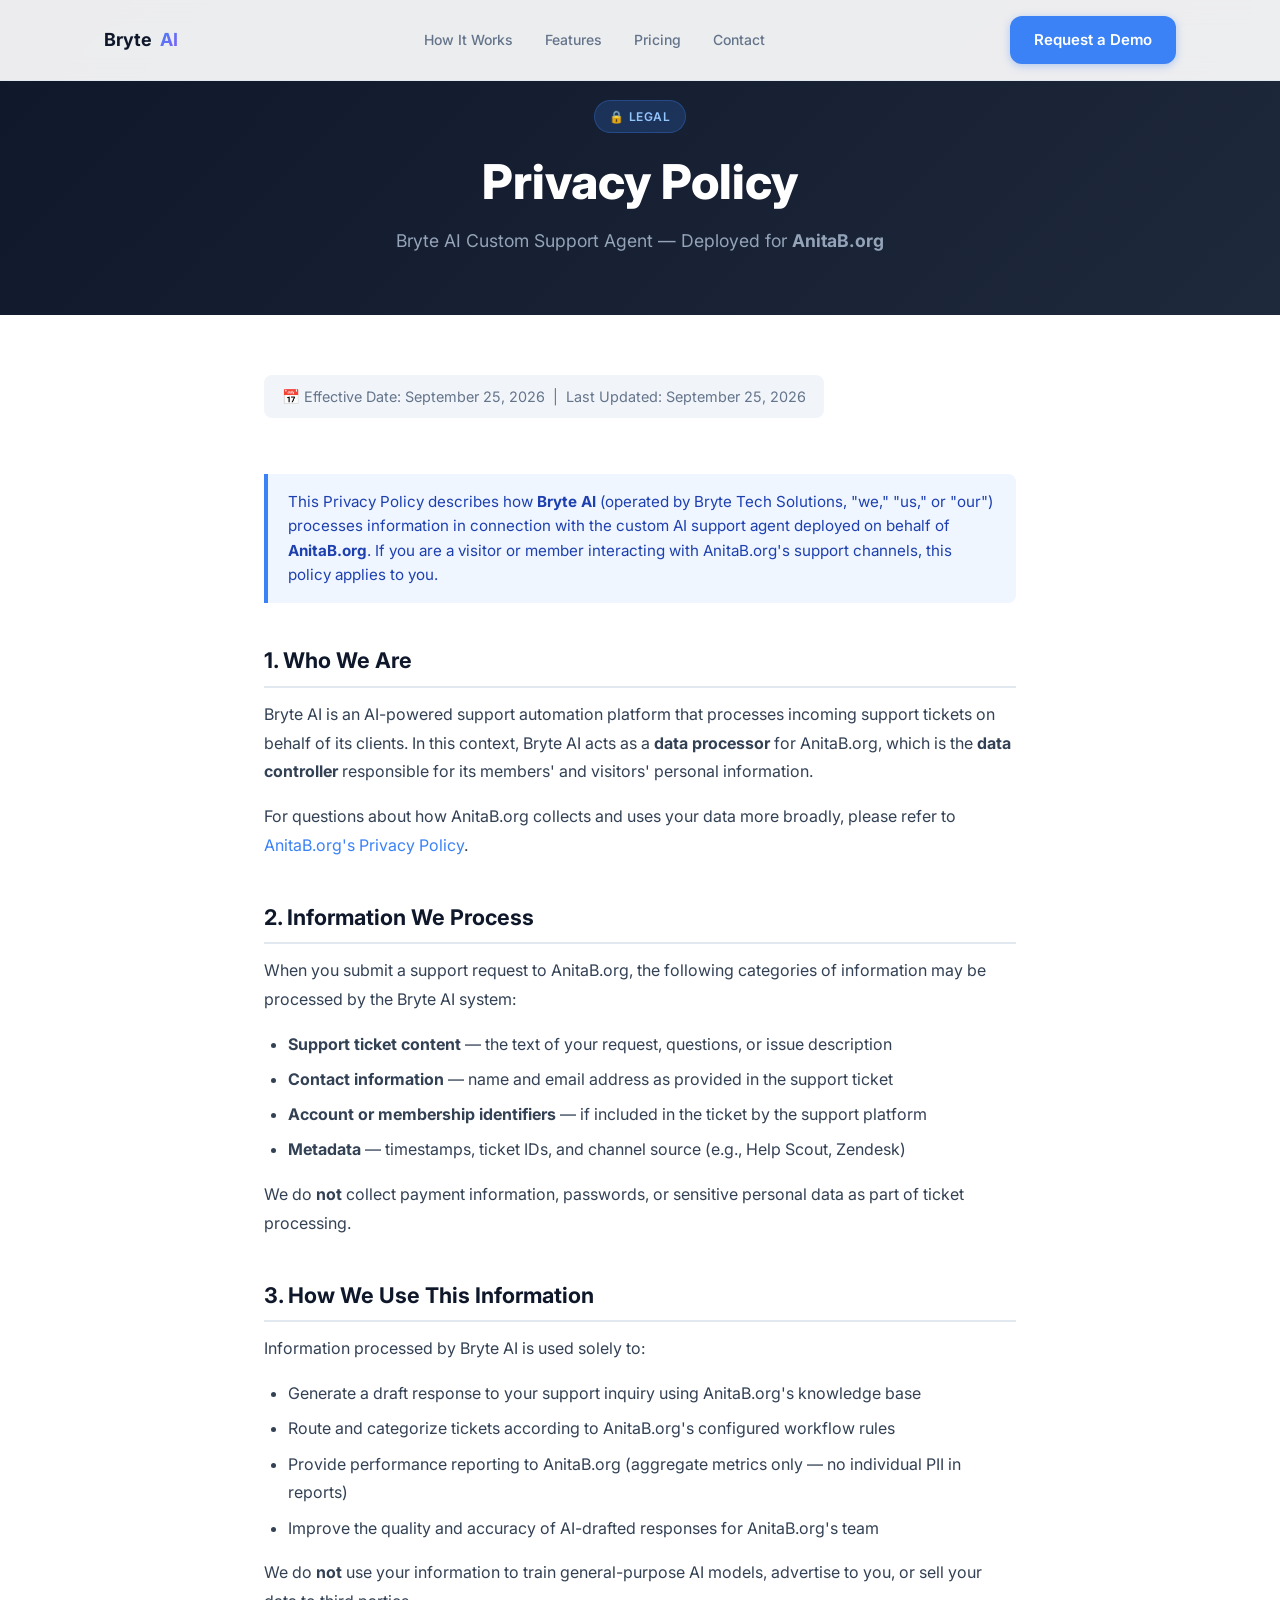
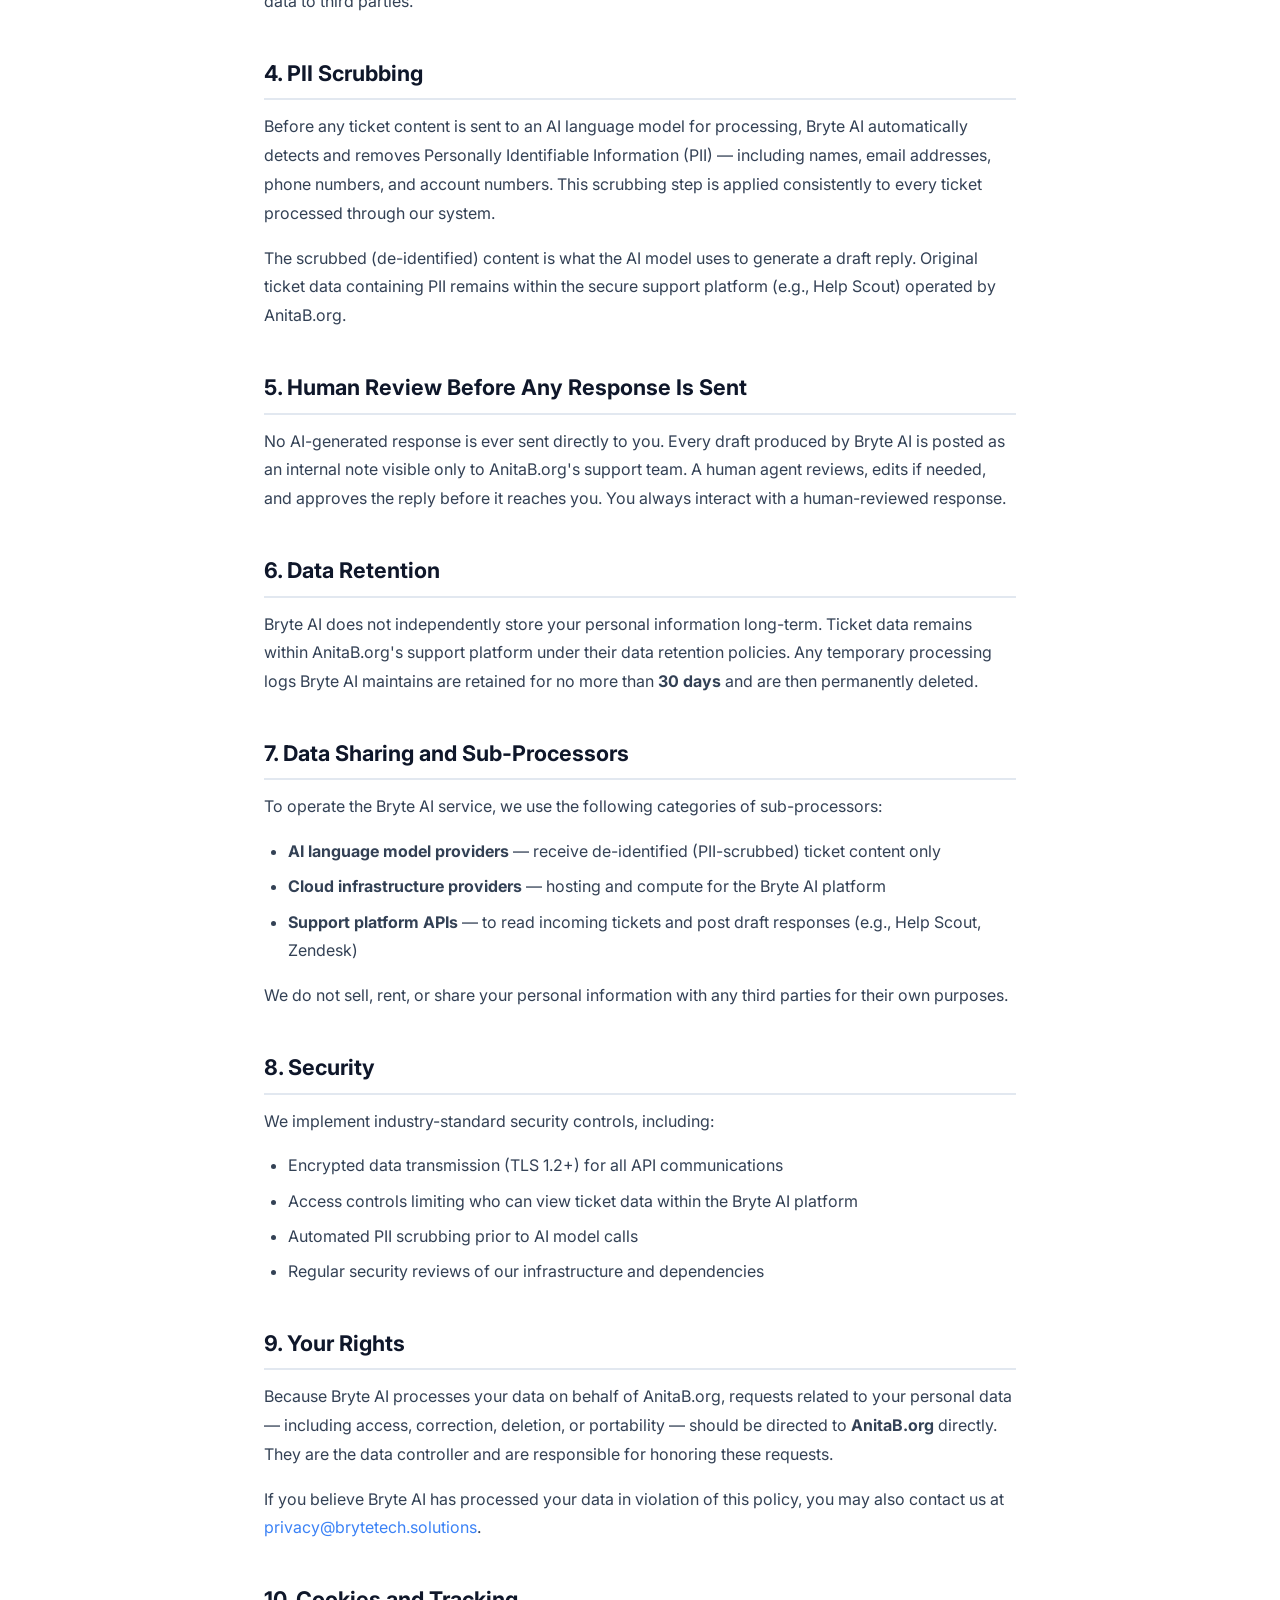
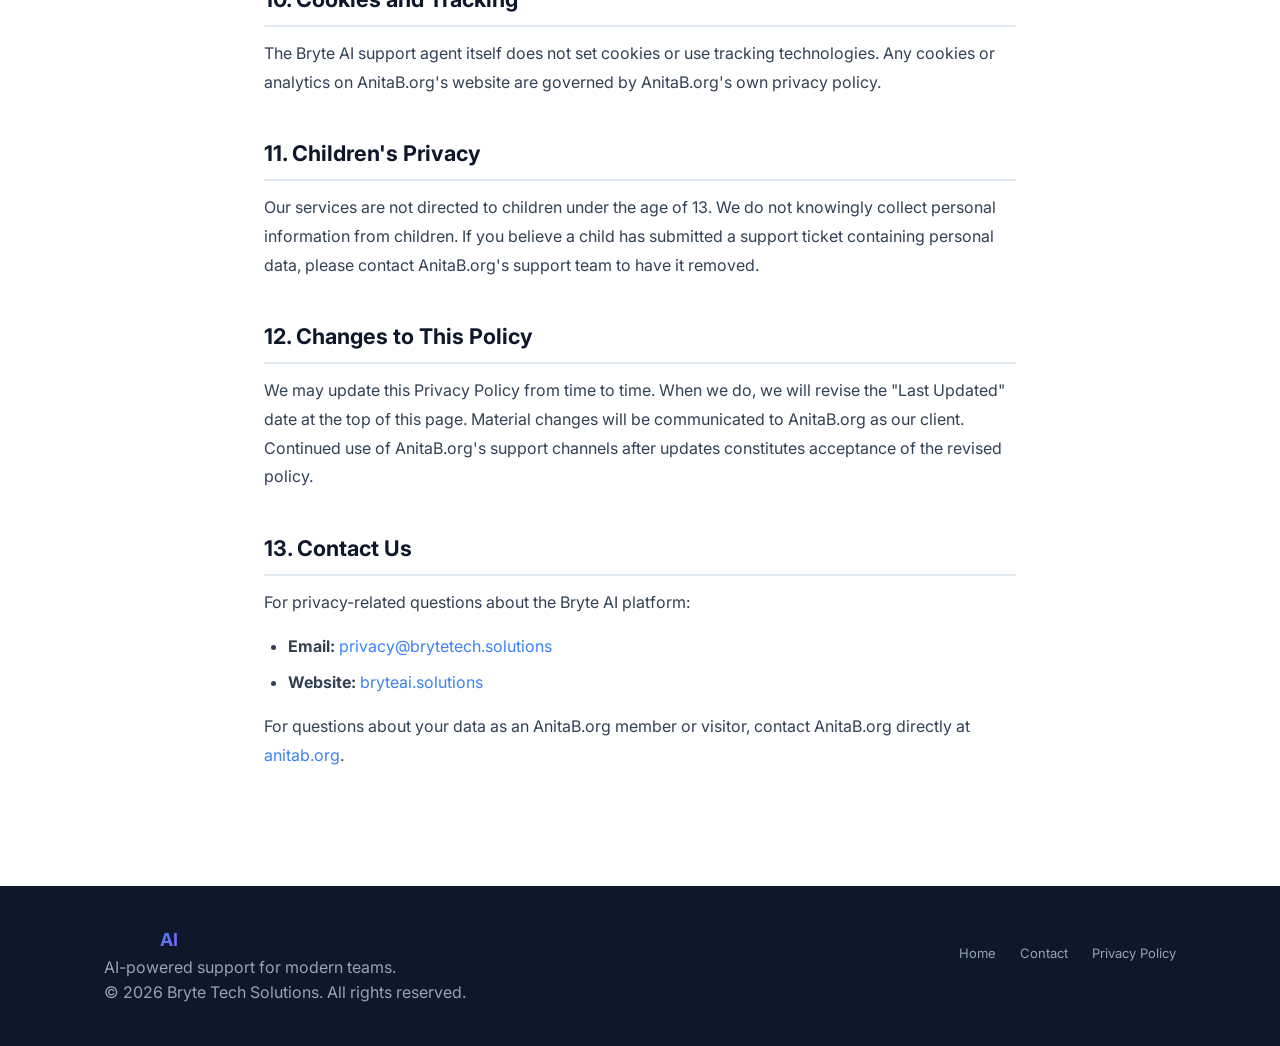
==== privacy.html @ 70c61d01 "Add privacy policy page for AnitaB.org AI support agent" ====
<!DOCTYPE html>
<html lang="en">
<head>
  <meta charset="UTF-8" />
  <meta name="viewport" content="width=device-width, initial-scale=1.0" />
  <title>Privacy Policy — Bryte AI for AnitaB.org</title>
  <meta name="description" content="Privacy Policy for the Bryte AI custom support agent deployed for AnitaB.org." />
  <link rel="preconnect" href="https://fonts.googleapis.com" />
  <link rel="preconnect" href="https://fonts.gstatic.com" crossorigin />
  <link href="https://fonts.googleapis.com/css2?family=Inter:wght@400;500;600;700;800&display=swap" rel="stylesheet" />
  <link rel="stylesheet" href="styles.css" />
  <style>
    .privacy-hero {
      padding: 100px 0 60px;
      background: linear-gradient(135deg, #0f172a 0%, #1e293b 100%);
      color: #fff;
      text-align: center;
    }
    .privacy-hero .badge {
      background: rgba(59,130,246,0.2);
      color: #93c5fd;
      border-color: rgba(59,130,246,0.3);
    }
    .privacy-hero h1 {
      font-size: clamp(2rem, 5vw, 3rem);
      font-weight: 800;
      margin-bottom: 1rem;
      line-height: 1.2;
    }
    .privacy-hero p {
      color: #94a3b8;
      font-size: 1.1rem;
      max-width: 640px;
      margin: 0 auto;
    }
    .privacy-body {
      max-width: 800px;
      margin: 0 auto;
      padding: 60px 24px 100px;
    }
    .privacy-body h2 {
      font-size: 1.35rem;
      font-weight: 700;
      color: #0f172a;
      margin: 2.5rem 0 0.75rem;
      padding-bottom: 0.5rem;
      border-bottom: 2px solid #e2e8f0;
    }
    .privacy-body h2:first-child { margin-top: 0; }
    .privacy-body p {
      color: #334155;
      line-height: 1.8;
      margin-bottom: 1rem;
    }
    .privacy-body ul {
      color: #334155;
      line-height: 1.8;
      padding-left: 1.5rem;
      margin-bottom: 1rem;
    }
    .privacy-body ul li { margin-bottom: 0.4rem; }
    .privacy-body a { color: #3b82f6; text-decoration: none; }
    .privacy-body a:hover { text-decoration: underline; }
    .effective-date {
      display: inline-block;
      background: #f1f5f9;
      border-radius: 8px;
      padding: 10px 18px;
      font-size: 0.9rem;
      color: #64748b;
      margin-bottom: 2rem;
    }
    .callout {
      background: #eff6ff;
      border-left: 4px solid #3b82f6;
      border-radius: 0 8px 8px 0;
      padding: 16px 20px;
      margin: 1.5rem 0;
      color: #1e40af;
      font-size: 0.95rem;
    }
  </style>
</head>
<body>

  <!-- NAV -->
  <nav>
    <div class="nav-inner">
      <a href="/" class="nav-logo">Bryte<span>AI</span></a>
      <ul class="nav-links">
        <li><a href="/#how-it-works">How It Works</a></li>
        <li><a href="/#features">Features</a></li>
        <li><a href="/#pricing">Pricing</a></li>
        <li><a href="/#contact">Contact</a></li>
      </ul>
      <div class="nav-cta">
        <a href="/#contact" class="btn btn-primary">Request a Demo</a>
      </div>
    </div>
  </nav>

  <!-- HERO -->
  <section class="privacy-hero">
    <div class="container">
      <div class="badge">🔒 Legal</div>
      <h1>Privacy Policy</h1>
      <p>Bryte AI Custom Support Agent — Deployed for <strong>AnitaB.org</strong></p>
    </div>
  </section>

  <!-- BODY -->
  <div class="privacy-body">
    <div class="effective-date">📅 Effective Date: September 25, 2026 &nbsp;|&nbsp; Last Updated: September 25, 2026</div>

    <div class="callout">
      This Privacy Policy describes how <strong>Bryte AI</strong> (operated by Bryte Tech Solutions, "we," "us," or "our") processes information in connection with the custom AI support agent deployed on behalf of <strong>AnitaB.org</strong>. If you are a visitor or member interacting with AnitaB.org's support channels, this policy applies to you.
    </div>

    <h2>1. Who We Are</h2>
    <p>Bryte AI is an AI-powered support automation platform that processes incoming support tickets on behalf of its clients. In this context, Bryte AI acts as a <strong>data processor</strong> for AnitaB.org, which is the <strong>data controller</strong> responsible for its members' and visitors' personal information.</p>
    <p>For questions about how AnitaB.org collects and uses your data more broadly, please refer to <a href="https://anitab.org" target="_blank" rel="noopener">AnitaB.org's Privacy Policy</a>.</p>

    <h2>2. Information We Process</h2>
    <p>When you submit a support request to AnitaB.org, the following categories of information may be processed by the Bryte AI system:</p>
    <ul>
      <li><strong>Support ticket content</strong> — the text of your request, questions, or issue description</li>
      <li><strong>Contact information</strong> — name and email address as provided in the support ticket</li>
      <li><strong>Account or membership identifiers</strong> — if included in the ticket by the support platform</li>
      <li><strong>Metadata</strong> — timestamps, ticket IDs, and channel source (e.g., Help Scout, Zendesk)</li>
    </ul>
    <p>We do <strong>not</strong> collect payment information, passwords, or sensitive personal data as part of ticket processing.</p>

    <h2>3. How We Use This Information</h2>
    <p>Information processed by Bryte AI is used solely to:</p>
    <ul>
      <li>Generate a draft response to your support inquiry using AnitaB.org's knowledge base</li>
      <li>Route and categorize tickets according to AnitaB.org's configured workflow rules</li>
      <li>Provide performance reporting to AnitaB.org (aggregate metrics only — no individual PII in reports)</li>
      <li>Improve the quality and accuracy of AI-drafted responses for AnitaB.org's team</li>
    </ul>
    <p>We do <strong>not</strong> use your information to train general-purpose AI models, advertise to you, or sell your data to third parties.</p>

    <h2>4. PII Scrubbing</h2>
    <p>Before any ticket content is sent to an AI language model for processing, Bryte AI automatically detects and removes Personally Identifiable Information (PII) — including names, email addresses, phone numbers, and account numbers. This scrubbing step is applied consistently to every ticket processed through our system.</p>
    <p>The scrubbed (de-identified) content is what the AI model uses to generate a draft reply. Original ticket data containing PII remains within the secure support platform (e.g., Help Scout) operated by AnitaB.org.</p>

    <h2>5. Human Review Before Any Response Is Sent</h2>
    <p>No AI-generated response is ever sent directly to you. Every draft produced by Bryte AI is posted as an internal note visible only to AnitaB.org's support team. A human agent reviews, edits if needed, and approves the reply before it reaches you. You always interact with a human-reviewed response.</p>

    <h2>6. Data Retention</h2>
    <p>Bryte AI does not independently store your personal information long-term. Ticket data remains within AnitaB.org's support platform under their data retention policies. Any temporary processing logs Bryte AI maintains are retained for no more than <strong>30 days</strong> and are then permanently deleted.</p>

    <h2>7. Data Sharing and Sub-Processors</h2>
    <p>To operate the Bryte AI service, we use the following categories of sub-processors:</p>
    <ul>
      <li><strong>AI language model providers</strong> — receive de-identified (PII-scrubbed) ticket content only</li>
      <li><strong>Cloud infrastructure providers</strong> — hosting and compute for the Bryte AI platform</li>
      <li><strong>Support platform APIs</strong> — to read incoming tickets and post draft responses (e.g., Help Scout, Zendesk)</li>
    </ul>
    <p>We do not sell, rent, or share your personal information with any third parties for their own purposes.</p>

    <h2>8. Security</h2>
    <p>We implement industry-standard security controls, including:</p>
    <ul>
      <li>Encrypted data transmission (TLS 1.2+) for all API communications</li>
      <li>Access controls limiting who can view ticket data within the Bryte AI platform</li>
      <li>Automated PII scrubbing prior to AI model calls</li>
      <li>Regular security reviews of our infrastructure and dependencies</li>
    </ul>

    <h2>9. Your Rights</h2>
    <p>Because Bryte AI processes your data on behalf of AnitaB.org, requests related to your personal data — including access, correction, deletion, or portability — should be directed to <strong>AnitaB.org</strong> directly. They are the data controller and are responsible for honoring these requests.</p>
    <p>If you believe Bryte AI has processed your data in violation of this policy, you may also contact us at <a href="mailto:privacy@brytetech.solutions">privacy@brytetech.solutions</a>.</p>

    <h2>10. Cookies and Tracking</h2>
    <p>The Bryte AI support agent itself does not set cookies or use tracking technologies. Any cookies or analytics on AnitaB.org's website are governed by AnitaB.org's own privacy policy.</p>

    <h2>11. Children's Privacy</h2>
    <p>Our services are not directed to children under the age of 13. We do not knowingly collect personal information from children. If you believe a child has submitted a support ticket containing personal data, please contact AnitaB.org's support team to have it removed.</p>

    <h2>12. Changes to This Policy</h2>
    <p>We may update this Privacy Policy from time to time. When we do, we will revise the "Last Updated" date at the top of this page. Material changes will be communicated to AnitaB.org as our client. Continued use of AnitaB.org's support channels after updates constitutes acceptance of the revised policy.</p>

    <h2>13. Contact Us</h2>
    <p>For privacy-related questions about the Bryte AI platform:</p>
    <ul>
      <li><strong>Email:</strong> <a href="mailto:privacy@brytetech.solutions">privacy@brytetech.solutions</a></li>
      <li><strong>Website:</strong> <a href="https://bryteai.solutions">bryteai.solutions</a></li>
    </ul>
    <p>For questions about your data as an AnitaB.org member or visitor, contact AnitaB.org directly at <a href="https://anitab.org" target="_blank" rel="noopener">anitab.org</a>.</p>
  </div>

  <!-- FOOTER -->
  <footer>
    <div class="container">
      <div class="footer-inner">
        <div class="footer-brand">
          <a href="/" class="nav-logo">Bryte<span>AI</span></a>
          <p>AI-powered support for modern teams.</p>
        </div>
        <div class="footer-links">
          <a href="/">Home</a>
          <a href="/#contact">Contact</a>
          <a href="/privacy.html">Privacy Policy</a>
        </div>
      </div>
      <div class="footer-bottom">
        <p>© 2026 Bryte Tech Solutions. All rights reserved.</p>
      </div>
    </div>
  </footer>

</body>
</html>
---- styles.css ----
/* ============================
   Bryte AI — Styles
   ============================ */

:root {
  --primary: #3b82f6;
  --primary-dark: #2563eb;
  --primary-glow: rgba(59, 130, 246, 0.15);
  --bg: #ffffff;
  --bg-alt: #f8fafc;
  --bg-dark: #0f172a;
  --bg-dark-card: #1e293b;
  --text: #0f172a;
  --text-muted: #64748b;
  --text-light: #94a3b8;
  --border: #e2e8f0;
  --border-dark: #334155;
  --radius: 12px;
  --radius-lg: 20px;
  --shadow: 0 1px 3px rgba(0,0,0,0.08), 0 8px 24px rgba(0,0,0,0.06);
  --shadow-lg: 0 4px 6px rgba(0,0,0,0.07), 0 20px 60px rgba(0,0,0,0.1);
}

*, *::before, *::after { box-sizing: border-box; margin: 0; padding: 0; }
html { scroll-behavior: smooth; }
body {
  font-family: 'Inter', -apple-system, BlinkMacSystemFont, sans-serif;
  color: var(--text);
  background: var(--bg);
  line-height: 1.6;
  font-size: 16px;
  -webkit-font-smoothing: antialiased;
}

/* ---- Utilities ---- */
.container { max-width: 1120px; margin: 0 auto; padding: 0 24px; }

.gradient-text {
  background: linear-gradient(135deg, #3b82f6 0%, #8b5cf6 100%);
  -webkit-background-clip: text;
  -webkit-text-fill-color: transparent;
  background-clip: text;
}

.badge {
  display: inline-flex;
  align-items: center;
  gap: 6px;
  padding: 6px 14px;
  border-radius: 100px;
  font-size: 12px;
  font-weight: 600;
  letter-spacing: 0.05em;
  text-transform: uppercase;
  background: var(--primary-glow);
  color: var(--primary);
  border: 1px solid rgba(59, 130, 246, 0.2);
  margin-bottom: 1.25rem;
}

/* ---- Buttons ---- */
.btn {
  display: inline-flex;
  align-items: center;
  gap: 8px;
  padding: 12px 24px;
  border-radius: var(--radius);
  font-size: 15px;
  font-weight: 600;
  text-decoration: none;
  cursor: pointer;
  border: none;
  transition: all 0.2s;
  white-space: nowrap;
}
.btn-primary {
  background: var(--primary);
  color: #fff;
  box-shadow: 0 2px 8px rgba(59,130,246,0.35);
}
.btn-primary:hover { background: var(--primary-dark); transform: translateY(-1px); box-shadow: 0 4px 16px rgba(59,130,246,0.4); }
.btn-outline {
  background: transparent;
  color: var(--primary);
  border: 1.5px solid var(--primary);
}
.btn-outline:hover { background: var(--primary-glow); }
.btn-lg { padding: 15px 32px; font-size: 16px; }

/* ---- Nav ---- */
nav {
  position: fixed;
  top: 0; left: 0; right: 0;
  z-index: 100;
  background: rgba(255,255,255,0.92);
  backdrop-filter: blur(12px);
  border-bottom: 1px solid var(--border);
}
.nav-inner {
  display: flex;
  align-items: center;
  justify-content: space-between;
  padding: 16px 24px;
  max-width: 1120px;
  margin: 0 auto;
}
.nav-logo {
  font-size: 18px;
  font-weight: 700;
  text-decoration: none;
  color: var(--text);
  display: flex;
  align-items: center;
  gap: 8px;
}
.nav-logo span {
  background: linear-gradient(135deg, #3b82f6, #8b5cf6);
  -webkit-background-clip: text;
  -webkit-text-fill-color: transparent;
  background-clip: text;
}
.nav-links {
  display: flex;
  align-items: center;
  gap: 32px;
  list-style: none;
}
.nav-links a {
  text-decoration: none;
  color: var(--text-muted);
  font-size: 14px;
  font-weight: 500;
  transition: color 0.2s;
}
.nav-links a:hover { color: var(--text); }
.nav-cta { display: flex; align-items: center; gap: 12px; }
@media (max-width: 768px) {
  .nav-links { display: none; }
}

/* ---- Hero ---- */
.hero {
  padding: 140px 0 90px;
  background: linear-gradient(180deg, #f0f7ff 0%, #ffffff 100%);
  position: relative;
  overflow: hidden;
}
.hero::before {
  content: '';
  position: absolute;
  top: -200px; right: -200px;
  width: 600px; height: 600px;
  background: radial-gradient(circle, rgba(139,92,246,0.08) 0%, transparent 70%);
  pointer-events: none;
}
.hero-inner {
  display: grid;
  grid-template-columns: 1fr 1fr;
  align-items: center;
  gap: 60px;
  max-width: 1120px;
  margin: 0 auto;
  padding: 0 24px;
}
.hero-eyebrow { margin-bottom: 1rem; }
.hero h1 {
  font-size: clamp(2.2rem, 4vw, 3.2rem);
  font-weight: 800;
  line-height: 1.15;
  letter-spacing: -0.02em;
  margin-bottom: 1.25rem;
}
.hero p {
  font-size: 1.15rem;
  color: var(--text-muted);
  line-height: 1.7;
  margin-bottom: 2rem;
  max-width: 480px;
}
.hero-ctas { display: flex; gap: 12px; flex-wrap: wrap; }
.hero-stats {
  display: flex;
  gap: 32px;
  margin-top: 2.5rem;
  padding-top: 2rem;
  border-top: 1px solid var(--border);
}
.hero-stat-num {
  font-size: 1.6rem;
  font-weight: 800;
  background: linear-gradient(135deg, #3b82f6, #8b5cf6);
  -webkit-background-clip: text;
  -webkit-text-fill-color: transparent;
  background-clip: text;
}
.hero-stat-label { font-size: 13px; color: var(--text-muted); margin-top: 2px; }

/* Hero visual */
.hero-visual {
  background: var(--bg-dark);
  border-radius: var(--radius-lg);
  padding: 28px;
  box-shadow: var(--shadow-lg), 0 0 0 1px rgba(255,255,255,0.06);
  position: relative;
}
.ticket {
  background: var(--bg-dark-card);
  border-radius: var(--radius);
  padding: 18px 20px;
  border: 1px solid var(--border-dark);
  margin-bottom: 12px;
}
.ticket-header {
  display: flex;
  align-items: center;
  justify-content: space-between;
  margin-bottom: 10px;
}
.ticket-from { font-size: 13px; color: var(--text-light); }
.ticket-subject { font-size: 14px; font-weight: 600; color: #f1f5f9; }
.ticket-body { font-size: 13px; color: #94a3b8; line-height: 1.5; }
.status-dot {
  width: 8px; height: 8px;
  border-radius: 50%;
  background: #22c55e;
  display: inline-block;
  margin-right: 6px;
  box-shadow: 0 0 6px rgba(34,197,94,0.6);
}
.ai-draft {
  background: linear-gradient(135deg, rgba(59,130,246,0.12), rgba(139,92,246,0.12));
  border: 1px solid rgba(59,130,246,0.25);
  border-radius: var(--radius);
  padding: 16px 20px;
  margin-top: 12px;
}
.ai-draft-label {
  font-size: 11px;
  font-weight: 700;
  color: #60a5fa;
  text-transform: uppercase;
  letter-spacing: 0.08em;
  margin-bottom: 8px;
  display: flex;
  align-items: center;
  gap: 6px;
}
.ai-draft-text { font-size: 13px; color: #cbd5e1; line-height: 1.6; }
.ai-actions {
  display: flex;
  gap: 8px;
  margin-top: 12px;
}
.ai-btn {
  padding: 6px 14px;
  border-radius: 8px;
  font-size: 12px;
  font-weight: 600;
  border: none;
  cursor: pointer;
}
.ai-btn-send { background: #3b82f6; color: #fff; }
.ai-btn-edit { background: var(--border-dark); color: #94a3b8; }
.hero-badge-live {
  position: absolute;
  top: -12px; right: 24px;
  background: #22c55e;
  color: #fff;
  font-size: 11px;
  font-weight: 700;
  padding: 4px 12px;
  border-radius: 100px;
  letter-spacing: 0.05em;
}
@media (max-width: 900px) {
  .hero-inner { grid-template-columns: 1fr; }
  .hero-visual { display: none; }
}

/* ---- How it works ---- */
.section { padding: 90px 0; }
.section-alt { background: var(--bg-alt); }
.section-header { text-align: center; margin-bottom: 56px; }
.section-header h2 { font-size: clamp(1.8rem, 3vw, 2.5rem); font-weight: 800; margin-bottom: 0.75rem; letter-spacing: -0.02em; }
.section-header p { font-size: 1.05rem; color: var(--text-muted); max-width: 540px; margin: 0 auto; }

.steps {
  display: grid;
  grid-template-columns: repeat(auto-fit, minmax(200px, 1fr));
  gap: 0;
  position: relative;
}
.steps::before {
  content: '';
  position: absolute;
  top: 32px;
  left: 10%;
  right: 10%;
  height: 2px;
  background: linear-gradient(90deg, transparent, var(--primary), transparent);
  opacity: 0.3;
}
.step {
  text-align: center;
  padding: 32px 24px;
  position: relative;
}
.step-num {
  width: 56px; height: 56px;
  border-radius: 50%;
  background: linear-gradient(135deg, #3b82f6, #8b5cf6);
  color: #fff;
  font-size: 20px;
  font-weight: 800;
  display: flex;
  align-items: center;
  justify-content: center;
  margin: 0 auto 16px;
  box-shadow: 0 4px 16px rgba(59,130,246,0.35);
}
.step h3 { font-size: 16px; font-weight: 700; margin-bottom: 8px; }
.step p { font-size: 14px; color: var(--text-muted); line-height: 1.6; }

/* ---- Features ---- */
.features-grid {
  display: grid;
  grid-template-columns: repeat(auto-fit, minmax(300px, 1fr));
  gap: 24px;
}
.feature-card {
  background: #fff;
  border: 1px solid var(--border);
  border-radius: var(--radius-lg);
  padding: 32px;
  transition: box-shadow 0.2s, transform 0.2s;
}
.feature-card:hover { box-shadow: var(--shadow-lg); transform: translateY(-2px); }
.feature-icon {
  width: 48px; height: 48px;
  background: var(--primary-glow);
  border-radius: 12px;
  display: flex;
  align-items: center;
  justify-content: center;
  font-size: 22px;
  margin-bottom: 18px;
}
.feature-card h3 { font-size: 17px; font-weight: 700; margin-bottom: 10px; }
.feature-card p { font-size: 14px; color: var(--text-muted); line-height: 1.65; }

/* ---- ROI / Savings ---- */
.roi-section {
  background: var(--bg-dark);
  color: #fff;
  padding: 90px 0;
}
.roi-section .section-header h2 { color: #fff; }
.roi-section .section-header p { color: var(--text-light); }
.roi-grid {
  display: grid;
  grid-template-columns: 1fr 1fr;
  gap: 48px;
  align-items: center;
}
.roi-numbers { display: flex; flex-direction: column; gap: 24px; }
.roi-item {
  background: var(--bg-dark-card);
  border: 1px solid var(--border-dark);
  border-radius: var(--radius);
  padding: 24px 28px;
  display: flex;
  align-items: center;
  gap: 20px;
}
.roi-num {
  font-size: 2.2rem;
  font-weight: 800;
  background: linear-gradient(135deg, #3b82f6, #8b5cf6);
  -webkit-background-clip: text;
  -webkit-text-fill-color: transparent;
  background-clip: text;
  white-space: nowrap;
}
.roi-label { font-size: 14px; color: #94a3b8; line-height: 1.5; }
.roi-label strong { display: block; color: #f1f5f9; font-size: 15px; margin-bottom: 2px; }
.roi-copy h3 { font-size: 1.6rem; font-weight: 800; margin-bottom: 16px; line-height: 1.3; }
.roi-copy p { color: #94a3b8; font-size: 15px; line-height: 1.7; margin-bottom: 16px; }
.roi-list { list-style: none; display: flex; flex-direction: column; gap: 10px; }
.roi-list li { display: flex; align-items: flex-start; gap: 10px; font-size: 14px; color: #94a3b8; }
.roi-list li::before { content: '✓'; color: #22c55e; font-weight: 700; flex-shrink: 0; margin-top: 1px; }
@media (max-width: 768px) { .roi-grid { grid-template-columns: 1fr; } }

/* ---- Platforms ---- */
.platforms-grid {
  display: grid;
  grid-template-columns: repeat(auto-fit, minmax(180px, 1fr));
  gap: 16px;
}
.platform-card {
  background: #fff;
  border: 1px solid var(--border);
  border-radius: var(--radius);
  padding: 24px 20px;
  text-align: center;
  transition: box-shadow 0.2s;
}
.platform-card:hover { box-shadow: var(--shadow); }
.platform-icon { font-size: 28px; margin-bottom: 10px; }
.platform-name { font-size: 14px; font-weight: 600; color: var(--text); margin-bottom: 4px; }
.platform-desc { font-size: 12px; color: var(--text-muted); }

/* ---- Pricing ---- */
.pricing-grid {
  display: grid;
  grid-template-columns: repeat(auto-fit, minmax(300px, 1fr));
  gap: 24px;
  max-width: 780px;
  margin: 0 auto;
}
.pricing-card {
  background: #fff;
  border: 1px solid var(--border);
  border-radius: var(--radius-lg);
  padding: 36px 32px;
  position: relative;
}
.pricing-card.featured {
  border-color: var(--primary);
  box-shadow: 0 0 0 1px var(--primary), var(--shadow-lg);
}
.pricing-popular {
  position: absolute;
  top: -12px;
  left: 50%;
  transform: translateX(-50%);
  background: var(--primary);
  color: #fff;
  font-size: 11px;
  font-weight: 700;
  padding: 4px 16px;
  border-radius: 100px;
  letter-spacing: 0.05em;
  white-space: nowrap;
}
.pricing-name { font-size: 14px; font-weight: 600; color: var(--text-muted); text-transform: uppercase; letter-spacing: 0.08em; margin-bottom: 8px; }
.pricing-price { font-size: 2.8rem; font-weight: 800; letter-spacing: -0.02em; margin-bottom: 4px; }
.pricing-price span { font-size: 16px; font-weight: 500; color: var(--text-muted); }
.pricing-desc { font-size: 14px; color: var(--text-muted); margin-bottom: 28px; padding-bottom: 24px; border-bottom: 1px solid var(--border); }
.pricing-features { list-style: none; display: flex; flex-direction: column; gap: 12px; margin-bottom: 28px; }
.pricing-features li { display: flex; align-items: flex-start; gap: 10px; font-size: 14px; }
.pricing-features li::before { content: '✓'; color: #22c55e; font-weight: 700; flex-shrink: 0; margin-top: 1px; }

/* ---- Contact ---- */
.contact-section { background: var(--bg-alt); padding: 90px 0; }
.contact-inner {
  display: grid;
  grid-template-columns: 1fr 1fr;
  gap: 60px;
  align-items: start;
}
.contact-copy h2 { font-size: 2rem; font-weight: 800; margin-bottom: 16px; letter-spacing: -0.02em; }
.contact-copy p { color: var(--text-muted); font-size: 15px; line-height: 1.7; margin-bottom: 24px; }
.contact-detail { display: flex; align-items: center; gap: 12px; margin-bottom: 14px; }
.contact-detail-icon { font-size: 18px; }
.contact-detail a { color: var(--primary); text-decoration: none; font-weight: 500; }
.contact-form { background: #fff; border: 1px solid var(--border); border-radius: var(--radius-lg); padding: 36px; box-shadow: var(--shadow); }
.form-group { margin-bottom: 18px; }
.form-group label { display: block; font-size: 13px; font-weight: 600; color: var(--text); margin-bottom: 6px; }
.form-group input,
.form-group textarea,
.form-group select {
  width: 100%;
  padding: 11px 14px;
  border: 1px solid var(--border);
  border-radius: var(--radius);
  font-size: 14px;
  font-family: inherit;
  color: var(--text);
  background: var(--bg);
  transition: border-color 0.2s, box-shadow 0.2s;
  outline: none;
}
.form-group input:focus,
.form-group textarea:focus,
.form-group select:focus {
  border-color: var(--primary);
  box-shadow: 0 0 0 3px var(--primary-glow);
}
.form-group textarea { resize: vertical; min-height: 100px; }
.form-row { display: grid; grid-template-columns: 1fr 1fr; gap: 16px; }
@media (max-width: 768px) {
  .contact-inner { grid-template-columns: 1fr; }
  .form-row { grid-template-columns: 1fr; }
}

/* ---- Footer ---- */
footer {
  background: var(--bg-dark);
  color: var(--text-light);
  padding: 40px 0;
}
.footer-inner {
  display: flex;
  align-items: center;
  justify-content: space-between;
  flex-wrap: wrap;
  gap: 16px;
}
.footer-logo { font-weight: 700; color: #f1f5f9; font-size: 15px; }
.footer-links { display: flex; gap: 24px; }
.footer-links a { color: var(--text-light); text-decoration: none; font-size: 13px; }
.footer-links a:hover { color: #f1f5f9; }
.footer-copy { font-size: 13px; }

/* ---- Form status ---- */
.form-success {
  display: none;
  background: rgba(34,197,94,0.1);
  border: 1px solid rgba(34,197,94,0.3);
  border-radius: var(--radius);
  padding: 16px;
  text-align: center;
  color: #16a34a;
  font-weight: 600;
  margin-top: 12px;
}
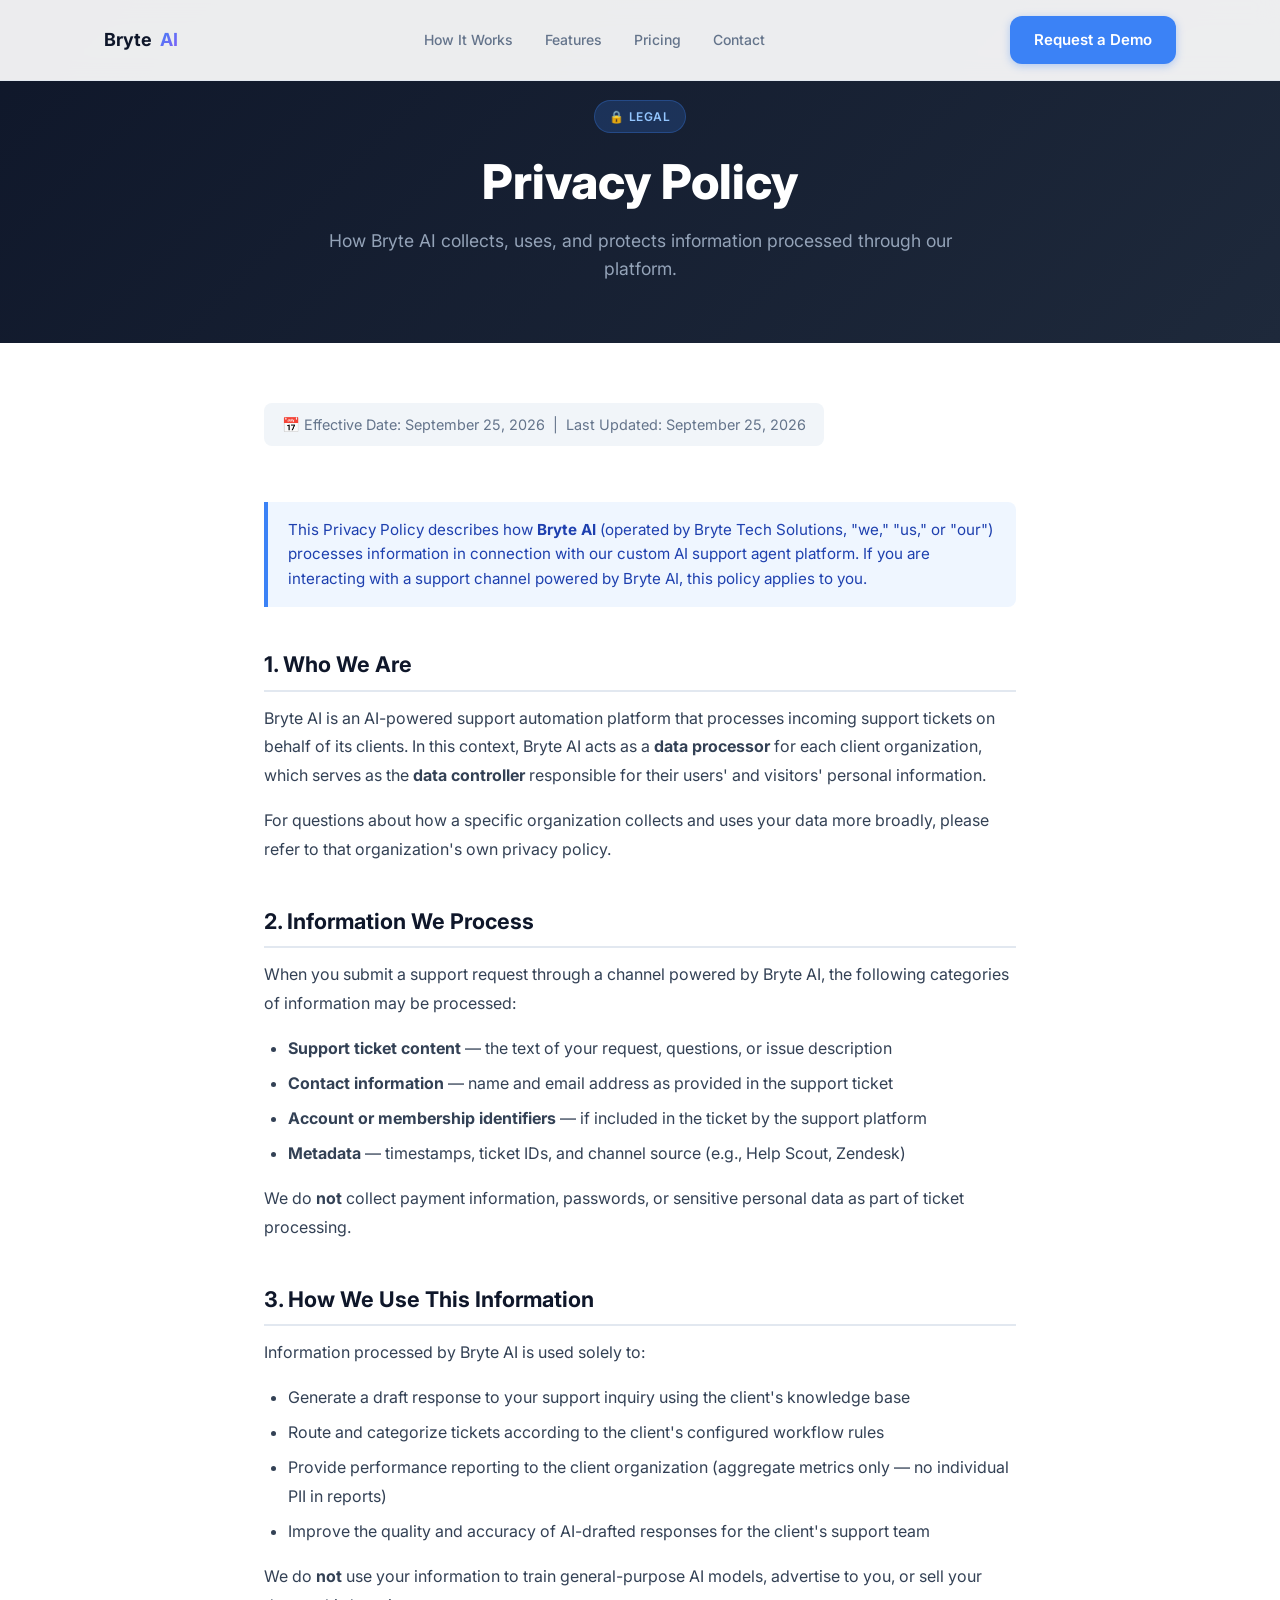
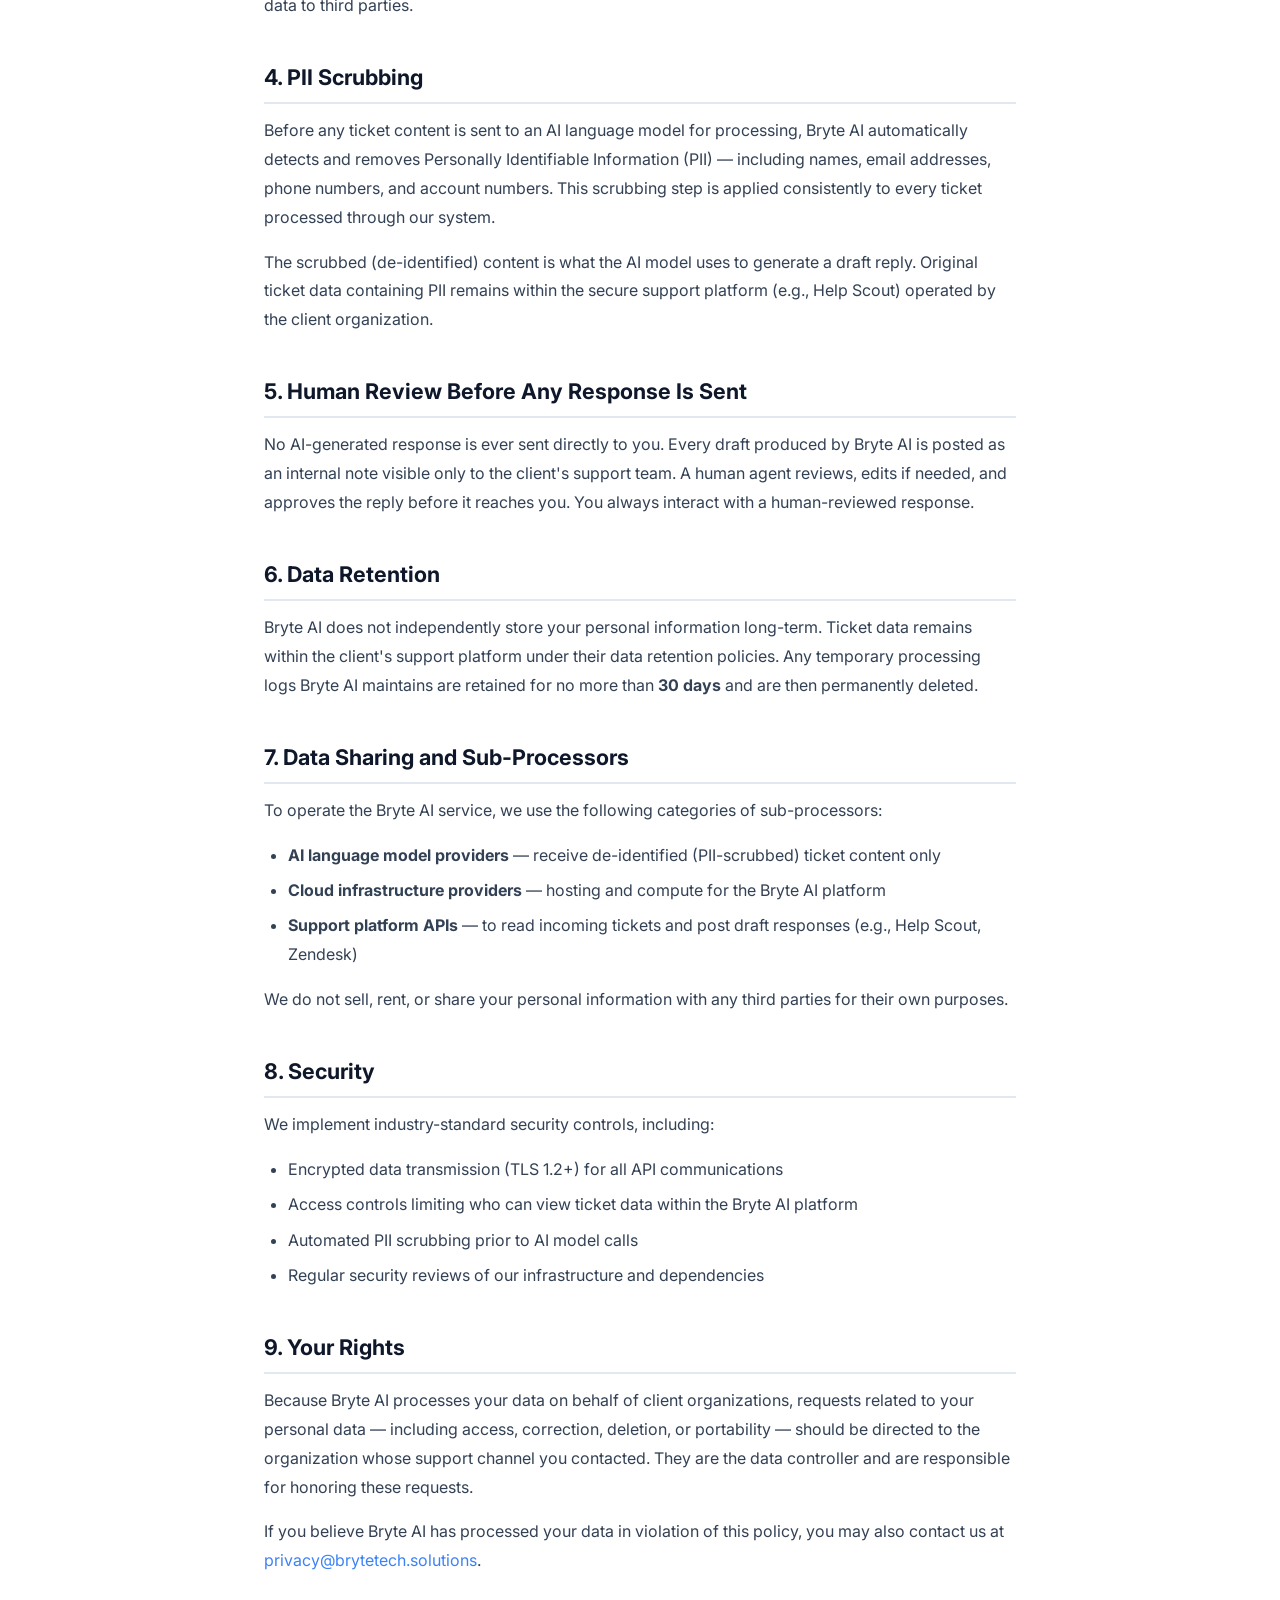
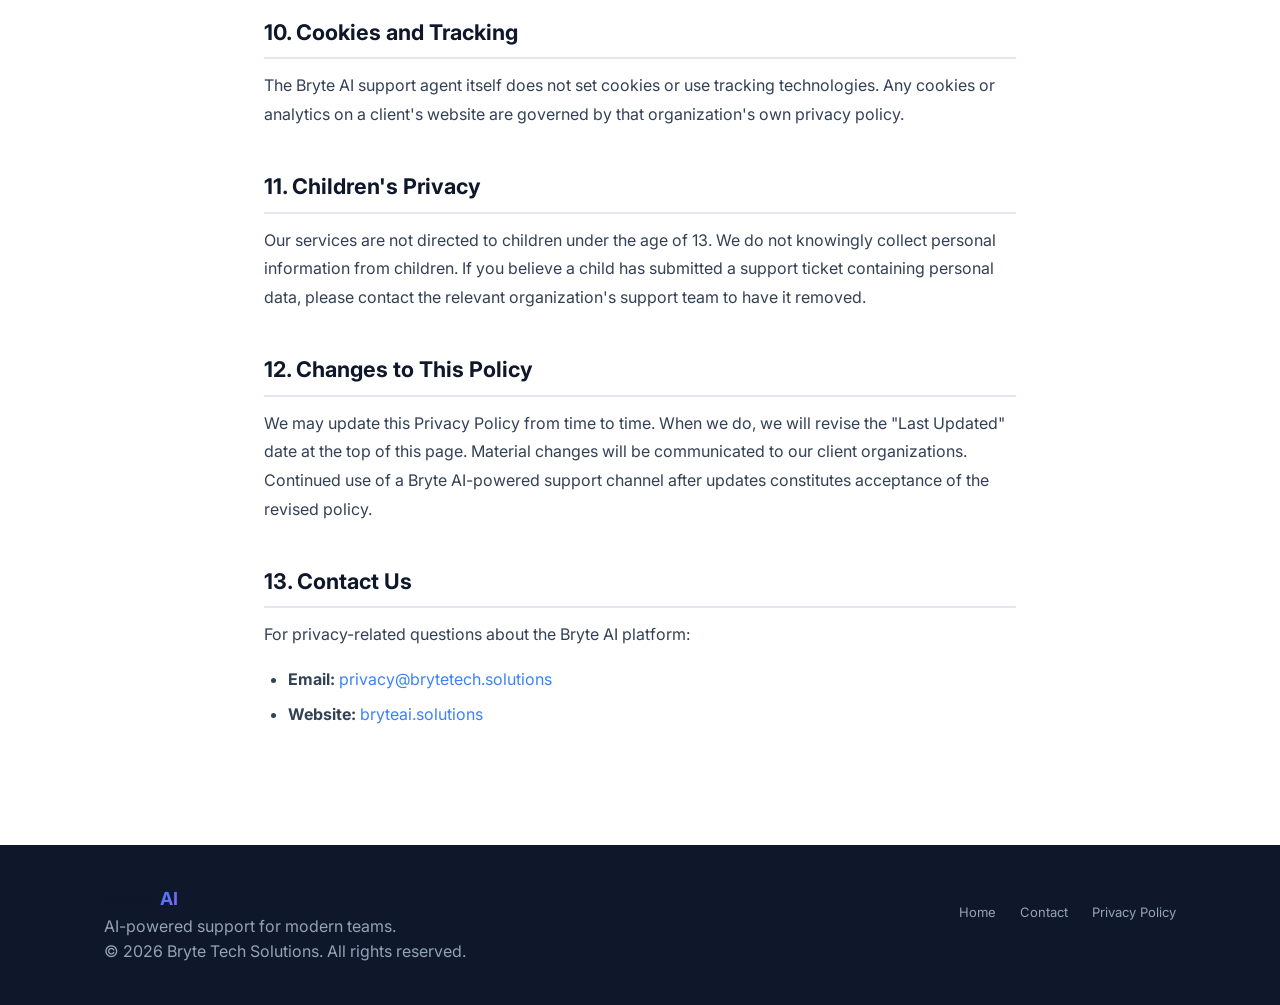
==== commit 1c9360ad: "Remove all AnitaB.org references from privacy policy — make generic" ====
--- a/privacy.html
+++ b/privacy.html
@@ -3,8 +3,8 @@
 <head>
   <meta charset="UTF-8" />
   <meta name="viewport" content="width=device-width, initial-scale=1.0" />
-  <title>Privacy Policy — Bryte AI for AnitaB.org</title>
-  <meta name="description" content="Privacy Policy for the Bryte AI custom support agent deployed for AnitaB.org." />
+  <title>Privacy Policy — Bryte AI</title>
+  <meta name="description" content="Privacy Policy for the Bryte AI custom AI support agent platform." />
   <link rel="preconnect" href="https://fonts.googleapis.com" />
   <link rel="preconnect" href="https://fonts.gstatic.com" crossorigin />
   <link href="https://fonts.googleapis.com/css2?family=Inter:wght@400;500;600;700;800&display=swap" rel="stylesheet" />
@@ -104,7 +104,7 @@
     <div class="container">
       <div class="badge">🔒 Legal</div>
       <h1>Privacy Policy</h1>
-      <p>Bryte AI Custom Support Agent — Deployed for <strong>AnitaB.org</strong></p>
+      <p>How Bryte AI collects, uses, and protects information processed through our platform.</p>
     </div>
   </section>
 
@@ -113,15 +113,15 @@
     <div class="effective-date">📅 Effective Date: September 25, 2026 &nbsp;|&nbsp; Last Updated: September 25, 2026</div>
 
     <div class="callout">
-      This Privacy Policy describes how <strong>Bryte AI</strong> (operated by Bryte Tech Solutions, "we," "us," or "our") processes information in connection with the custom AI support agent deployed on behalf of <strong>AnitaB.org</strong>. If you are a visitor or member interacting with AnitaB.org's support channels, this policy applies to you.
+      This Privacy Policy describes how <strong>Bryte AI</strong> (operated by Bryte Tech Solutions, "we," "us," or "our") processes information in connection with our custom AI support agent platform. If you are interacting with a support channel powered by Bryte AI, this policy applies to you.
     </div>
 
     <h2>1. Who We Are</h2>
-    <p>Bryte AI is an AI-powered support automation platform that processes incoming support tickets on behalf of its clients. In this context, Bryte AI acts as a <strong>data processor</strong> for AnitaB.org, which is the <strong>data controller</strong> responsible for its members' and visitors' personal information.</p>
-    <p>For questions about how AnitaB.org collects and uses your data more broadly, please refer to <a href="https://anitab.org" target="_blank" rel="noopener">AnitaB.org's Privacy Policy</a>.</p>
+    <p>Bryte AI is an AI-powered support automation platform that processes incoming support tickets on behalf of its clients. In this context, Bryte AI acts as a <strong>data processor</strong> for each client organization, which serves as the <strong>data controller</strong> responsible for their users' and visitors' personal information.</p>
+    <p>For questions about how a specific organization collects and uses your data more broadly, please refer to that organization's own privacy policy.</p>
 
     <h2>2. Information We Process</h2>
-    <p>When you submit a support request to AnitaB.org, the following categories of information may be processed by the Bryte AI system:</p>
+    <p>When you submit a support request through a channel powered by Bryte AI, the following categories of information may be processed:</p>
     <ul>
       <li><strong>Support ticket content</strong> — the text of your request, questions, or issue description</li>
       <li><strong>Contact information</strong> — name and email address as provided in the support ticket</li>
@@ -133,22 +133,22 @@
     <h2>3. How We Use This Information</h2>
     <p>Information processed by Bryte AI is used solely to:</p>
     <ul>
-      <li>Generate a draft response to your support inquiry using AnitaB.org's knowledge base</li>
-      <li>Route and categorize tickets according to AnitaB.org's configured workflow rules</li>
-      <li>Provide performance reporting to AnitaB.org (aggregate metrics only — no individual PII in reports)</li>
-      <li>Improve the quality and accuracy of AI-drafted responses for AnitaB.org's team</li>
+      <li>Generate a draft response to your support inquiry using the client's knowledge base</li>
+      <li>Route and categorize tickets according to the client's configured workflow rules</li>
+      <li>Provide performance reporting to the client organization (aggregate metrics only — no individual PII in reports)</li>
+      <li>Improve the quality and accuracy of AI-drafted responses for the client's support team</li>
     </ul>
     <p>We do <strong>not</strong> use your information to train general-purpose AI models, advertise to you, or sell your data to third parties.</p>
 
     <h2>4. PII Scrubbing</h2>
     <p>Before any ticket content is sent to an AI language model for processing, Bryte AI automatically detects and removes Personally Identifiable Information (PII) — including names, email addresses, phone numbers, and account numbers. This scrubbing step is applied consistently to every ticket processed through our system.</p>
-    <p>The scrubbed (de-identified) content is what the AI model uses to generate a draft reply. Original ticket data containing PII remains within the secure support platform (e.g., Help Scout) operated by AnitaB.org.</p>
+    <p>The scrubbed (de-identified) content is what the AI model uses to generate a draft reply. Original ticket data containing PII remains within the secure support platform (e.g., Help Scout) operated by the client organization.</p>
 
     <h2>5. Human Review Before Any Response Is Sent</h2>
-    <p>No AI-generated response is ever sent directly to you. Every draft produced by Bryte AI is posted as an internal note visible only to AnitaB.org's support team. A human agent reviews, edits if needed, and approves the reply before it reaches you. You always interact with a human-reviewed response.</p>
+    <p>No AI-generated response is ever sent directly to you. Every draft produced by Bryte AI is posted as an internal note visible only to the client's support team. A human agent reviews, edits if needed, and approves the reply before it reaches you. You always interact with a human-reviewed response.</p>
 
     <h2>6. Data Retention</h2>
-    <p>Bryte AI does not independently store your personal information long-term. Ticket data remains within AnitaB.org's support platform under their data retention policies. Any temporary processing logs Bryte AI maintains are retained for no more than <strong>30 days</strong> and are then permanently deleted.</p>
+    <p>Bryte AI does not independently store your personal information long-term. Ticket data remains within the client's support platform under their data retention policies. Any temporary processing logs Bryte AI maintains are retained for no more than <strong>30 days</strong> and are then permanently deleted.</p>
 
     <h2>7. Data Sharing and Sub-Processors</h2>
     <p>To operate the Bryte AI service, we use the following categories of sub-processors:</p>
@@ -169,17 +169,17 @@
     </ul>
 
     <h2>9. Your Rights</h2>
-    <p>Because Bryte AI processes your data on behalf of AnitaB.org, requests related to your personal data — including access, correction, deletion, or portability — should be directed to <strong>AnitaB.org</strong> directly. They are the data controller and are responsible for honoring these requests.</p>
+    <p>Because Bryte AI processes your data on behalf of client organizations, requests related to your personal data — including access, correction, deletion, or portability — should be directed to the organization whose support channel you contacted. They are the data controller and are responsible for honoring these requests.</p>
     <p>If you believe Bryte AI has processed your data in violation of this policy, you may also contact us at <a href="mailto:privacy@brytetech.solutions">privacy@brytetech.solutions</a>.</p>
 
     <h2>10. Cookies and Tracking</h2>
-    <p>The Bryte AI support agent itself does not set cookies or use tracking technologies. Any cookies or analytics on AnitaB.org's website are governed by AnitaB.org's own privacy policy.</p>
+    <p>The Bryte AI support agent itself does not set cookies or use tracking technologies. Any cookies or analytics on a client's website are governed by that organization's own privacy policy.</p>
 
     <h2>11. Children's Privacy</h2>
-    <p>Our services are not directed to children under the age of 13. We do not knowingly collect personal information from children. If you believe a child has submitted a support ticket containing personal data, please contact AnitaB.org's support team to have it removed.</p>
+    <p>Our services are not directed to children under the age of 13. We do not knowingly collect personal information from children. If you believe a child has submitted a support ticket containing personal data, please contact the relevant organization's support team to have it removed.</p>
 
     <h2>12. Changes to This Policy</h2>
-    <p>We may update this Privacy Policy from time to time. When we do, we will revise the "Last Updated" date at the top of this page. Material changes will be communicated to AnitaB.org as our client. Continued use of AnitaB.org's support channels after updates constitutes acceptance of the revised policy.</p>
+    <p>We may update this Privacy Policy from time to time. When we do, we will revise the "Last Updated" date at the top of this page. Material changes will be communicated to our client organizations. Continued use of a Bryte AI-powered support channel after updates constitutes acceptance of the revised policy.</p>
 
     <h2>13. Contact Us</h2>
     <p>For privacy-related questions about the Bryte AI platform:</p>
@@ -187,7 +187,6 @@
       <li><strong>Email:</strong> <a href="mailto:privacy@brytetech.solutions">privacy@brytetech.solutions</a></li>
       <li><strong>Website:</strong> <a href="https://bryteai.solutions">bryteai.solutions</a></li>
     </ul>
-    <p>For questions about your data as an AnitaB.org member or visitor, contact AnitaB.org directly at <a href="https://anitab.org" target="_blank" rel="noopener">anitab.org</a>.</p>
   </div>
 
   <!-- FOOTER -->
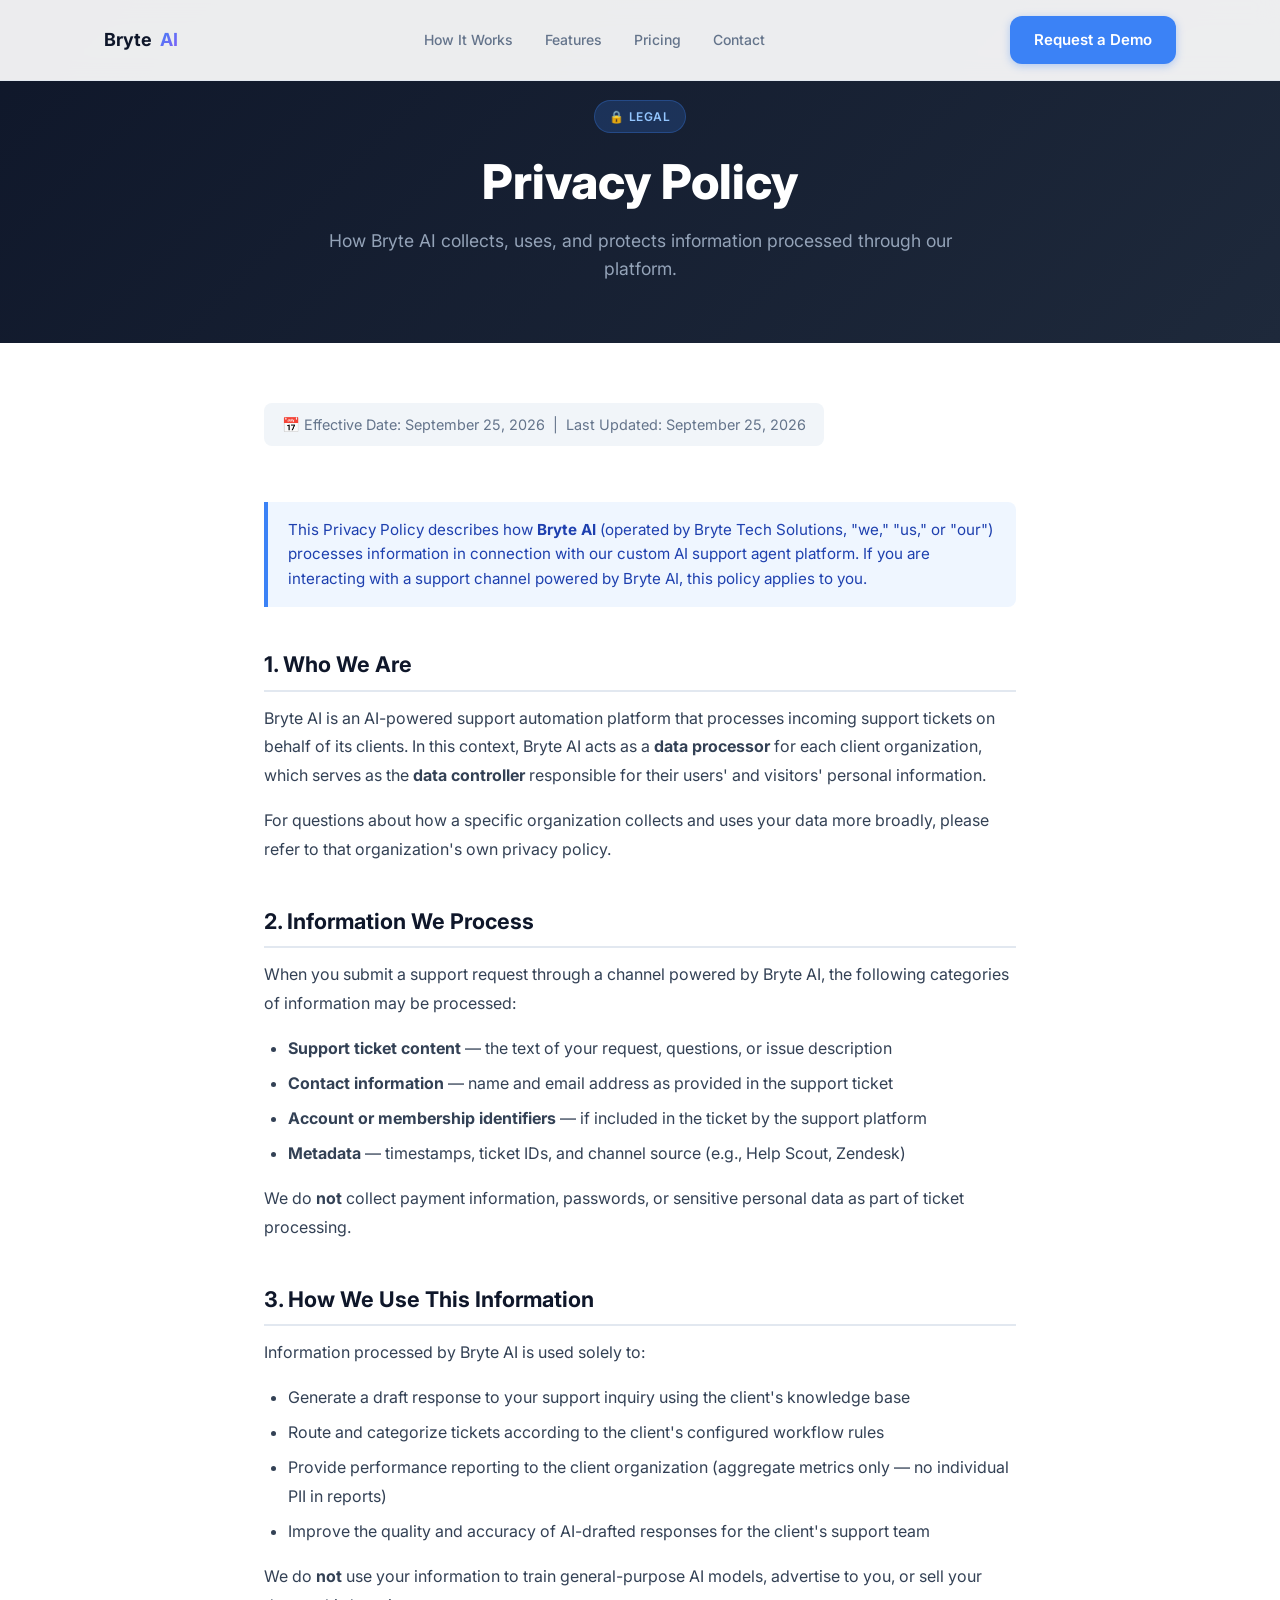
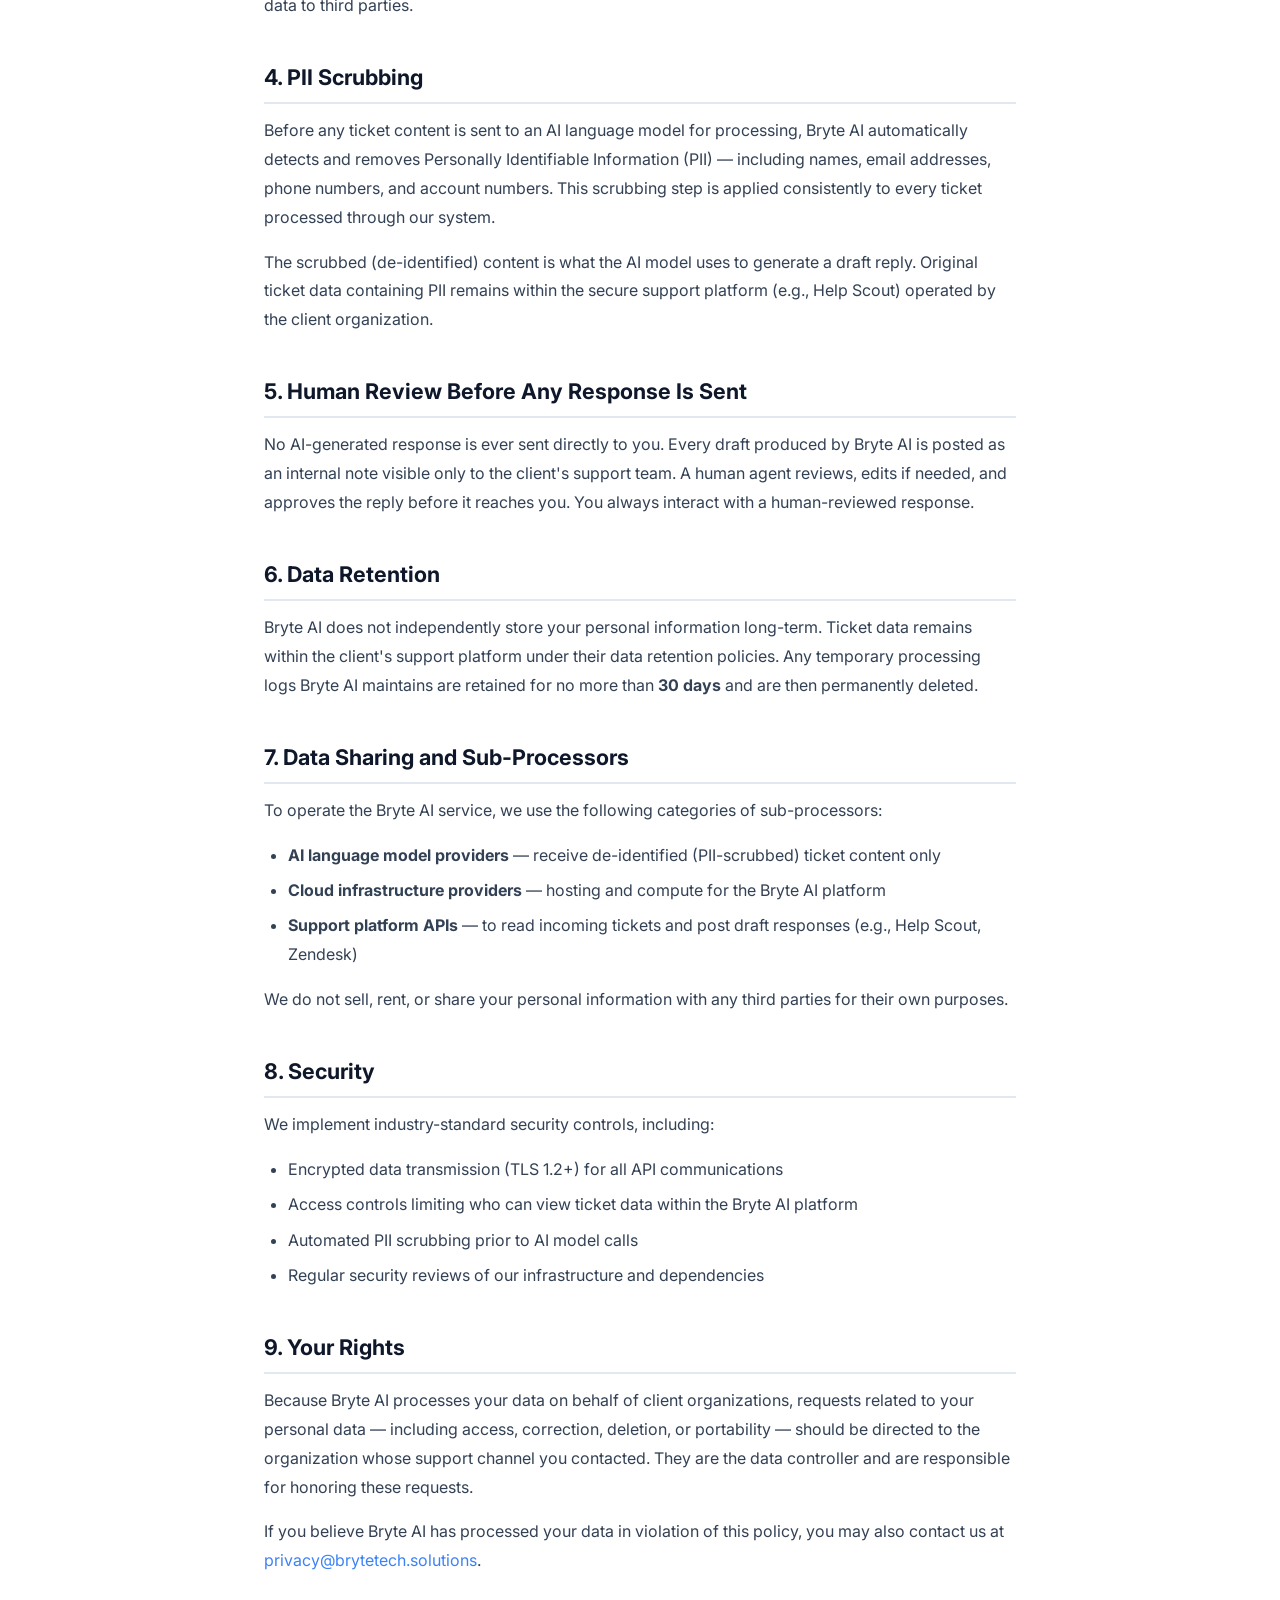
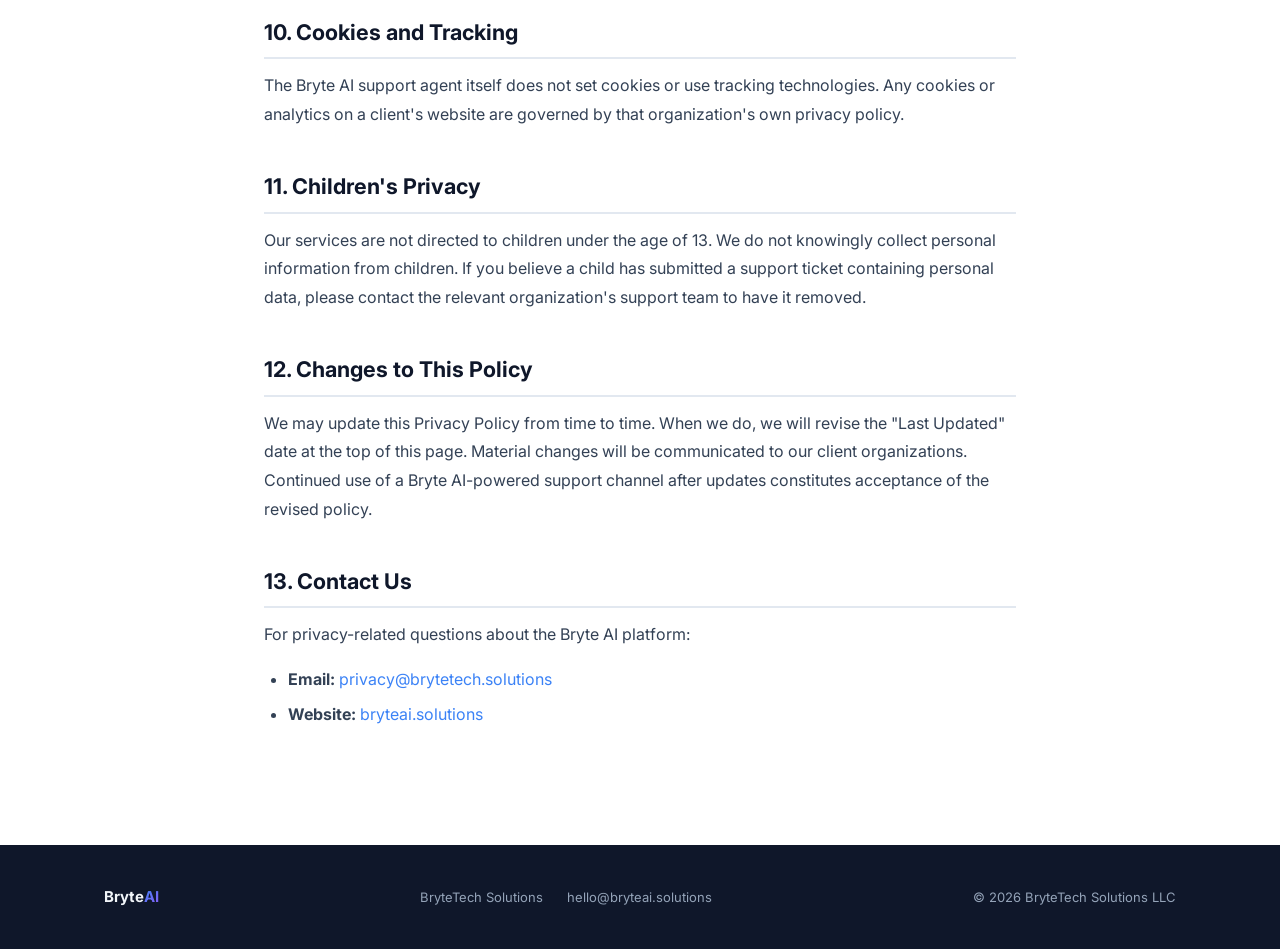
==== commit 8a819099: "Match privacy page footer to homepage footer" ====
--- a/privacy.html
+++ b/privacy.html
@@ -193,18 +193,12 @@
   <footer>
     <div class="container">
       <div class="footer-inner">
-        <div class="footer-brand">
-          <a href="/" class="nav-logo">Bryte<span>AI</span></a>
-          <p>AI-powered support for modern teams.</p>
+        <div class="footer-logo">Bryte<span style="background:linear-gradient(135deg,#3b82f6,#8b5cf6);-webkit-background-clip:text;-webkit-text-fill-color:transparent;background-clip:text;">AI</span></div>
+        <div class="footer-links">
+          <a href="https://brytetech.solutions" target="_blank">BryteTech Solutions</a>
+          <a href="mailto:hello@bryteai.solutions">hello@bryteai.solutions</a>
         </div>
-        <div class="footer-links">
-          <a href="/">Home</a>
-          <a href="/#contact">Contact</a>
-          <a href="/privacy.html">Privacy Policy</a>
-        </div>
-      </div>
-      <div class="footer-bottom">
-        <p>© 2026 Bryte Tech Solutions. All rights reserved.</p>
+        <div class="footer-copy">© 2026 BryteTech Solutions LLC</div>
       </div>
     </div>
   </footer>
